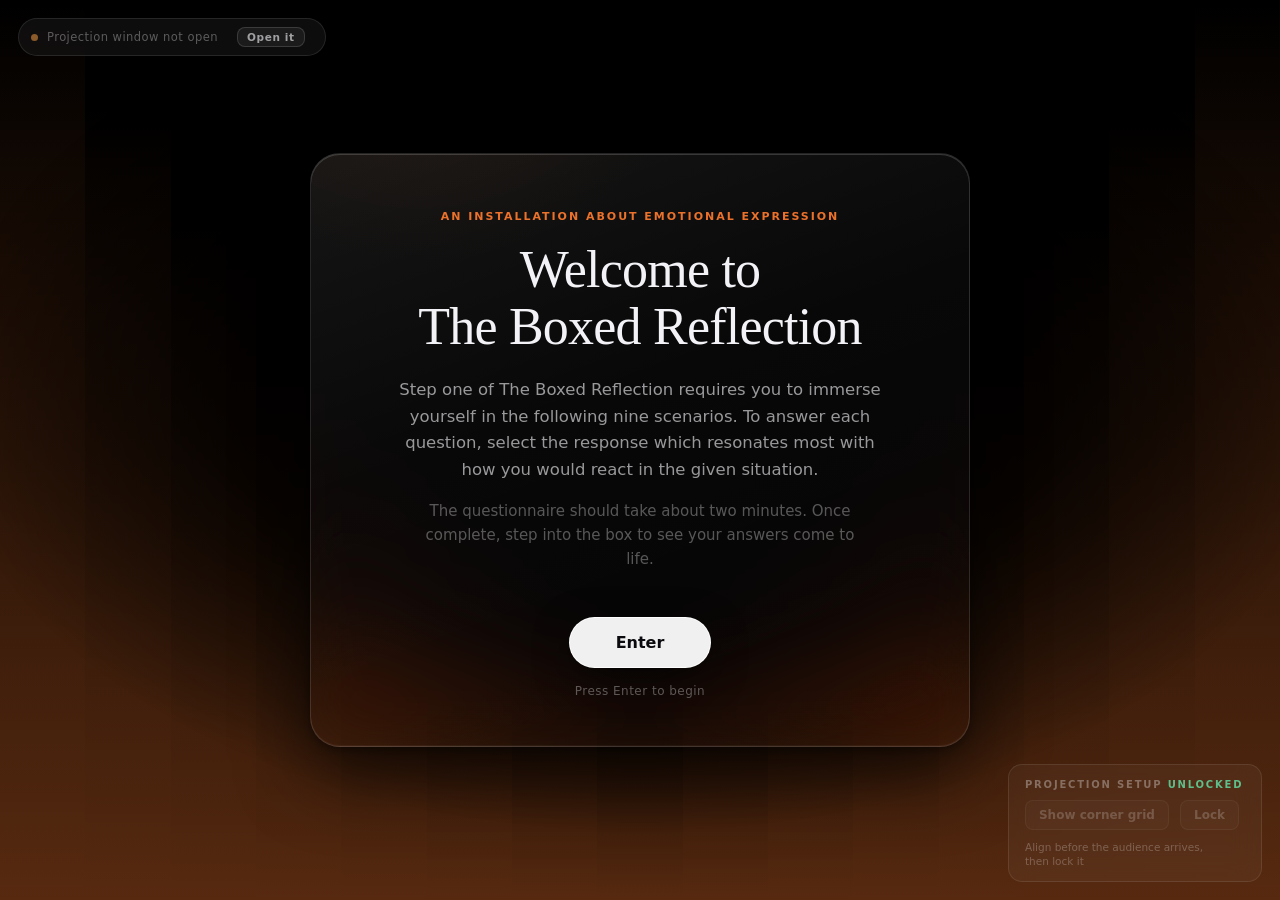
==== index.html @ c77a86f3 "Setup of codebase" ====
<!DOCTYPE html>
<!--
  BOXED REFLECTION  ·  CONTROL PAGE  ·  version B, with projection mapping
  DXB311 Interaction Design Capstone  ·  Amritha Anil  ·  n11539151

  This is the laptop screen at the plinth. It does two jobs:
    1. the visitor answers the nine scenarios on it
    2. the host starts the film from it

  It talks to show.html through BroadcastChannel. Both pages are the same
  website, just two windows, so nothing goes over a network.

  RUN IT:  open index.html, then open show.html in a second window and drag
           that window onto the projector. Press F for fullscreen there.
-->
<html lang="en-AU">
<head>
<meta charset="UTF-8">
<meta name="viewport" content="width=device-width, initial-scale=1.0">
<link rel="icon" href="data:image/svg+xml,%3Csvg xmlns='http://www.w3.org/2000/svg' viewBox='0 0 32 32'%3E%3Crect width='32' height='32' rx='7' fill='%230A0A0F'/%3E%3Ccircle cx='16' cy='16' r='7' fill='%23C9A227' opacity='.92'/%3E%3Ccircle cx='16' cy='16' r='11' fill='none' stroke='%23C9A227' stroke-opacity='.35' stroke-width='1.5'/%3E%3C/svg%3E">
<title>The Boxed Reflection &middot; control</title>
<link rel="stylesheet" href="style.css">
</head>
<body>

<div class="bars" id="bars" aria-hidden="true"></div>
<div class="vignette" aria-hidden="true"></div>

<!-- tells the host whether the projection window is actually open -->
<div class="link" id="link"><span class="dot"></span><span id="link-text">Looking for the projection window</span><button class="mini link-open" id="btn-open" type="button">Open it</button></div>

<!-- Projection mapping, driven from THIS window.
     The keyboard shortcuts on the projection window still work, but the
     host is usually looking at this screen, so the controls live here
     too. Both send the same message over the same channel. -->
<div class="setup" id="setup">
  <p class="setup-label">Projection setup <span id="map-state">unlocked</span></p>
  <button class="mini" id="btn-calibrate" type="button">Show corner grid</button>
  <button class="mini" id="btn-lock" type="button">Lock</button>
  <p class="setup-hint">Align before the audience arrives, then lock it</p>
</div>

<main id="stage">

  <section class="screen is-active" id="screen-welcome">
    <div class="glass glass-welcome">
      <p class="eyebrow">An installation about emotional expression</p>
      <h1 class="display">Welcome to<br>The Boxed&nbsp;Reflection</h1>
      <p class="lede">Step one of The Boxed Reflection requires you to immerse yourself in
        the following <span data-count-slot="countWord">nine</span> scenarios. To answer each
        question, select the response which resonates most with how you would react in the
        given situation.</p>
      <p class="lede quiet">The questionnaire should take about two minutes. Once complete,
        step into the box to see your answers come to life.</p>
      <button class="btn btn-primary" id="btn-begin">Enter</button>
      <p class="hint">Press Enter to begin</p>
    </div>
  </section>

  <section class="screen" id="screen-question">
    <div class="progress-wrap">
      <div class="progress-meta"><span id="q-count">01 / 09</span></div>
      <div class="progress-track"><div class="progress-fill" id="q-progress"></div></div>
    </div>
    <div class="glass glass-question" id="q-card">
      <p class="q-scenario" id="q-text"></p>
      <div class="options" id="q-options"></div>
      <button class="back" id="btn-back" type="button">Back</button>
    </div>
  </section>

  <section class="screen" id="screen-handoff">
    <div class="glass glass-welcome">
      <p class="eyebrow">That is all <span data-count-slot="countWord">nine</span></p>
      <h1 class="display">The box<br>is ready for you</h1>
      <p class="lede">What you are about to watch was made from a collection of your
        responses. Once you enter, face towards the right side.</p>
      <p class="lede quiet">Take your time. It runs for <span data-count-slot="secondsWord">forty-five</span> seconds.</p>
      <div class="attendant">
        <p class="attendant-label">Host</p>
        <button class="btn btn-ghost" id="btn-start">Start the experience</button>
        <p class="hint" id="start-hint">Press only once the visitor is inside the box and facing right</p>
      </div>
    </div>
  </section>

  <section class="screen" id="screen-playing">
    <div class="glass glass-playing">
      <p class="eyebrow">In progress</p>
      <h2 class="display small">Playing on the wall</h2>
      <p class="lede quiet" id="play-status"><span data-count-slot="seconds">45</span> seconds remaining</p>
      <div class="progress-track wide"><div class="progress-fill" id="play-progress"></div></div>
      <button class="btn btn-ghost small" id="btn-finish">End now and reset</button>
    </div>
  </section>

</main>

<script src="scenarios.js"></script>
<script src="app.js"></script>
</body>
</html>
---- style.css ----
/* ==========================================================================
   BOXED REFLECTION · CONTROL PAGE · styling
   DXB311 Interaction Design Capstone · Amritha Anil · n11539151

   Black ground, animated gradient bars behind, frosted glass cards on top.
   The only colour comes from whichever emotion is on screen, and it is kept
   deliberately faint so the black stays black.

   ADAPTED FROM (full notes in REFERENCES.md):

   · The gradient bars, by @waleedkibhen on 21st.dev
     https://21st.dev/community/components?q=gradient&preview=%2F%40waleedkibhen%2Fcomponents%2Fgradient-bars-background
     Original is React. I rebuilt it in plain CSS and JavaScript, kept the
     height formula, and changed the colour so it follows the emotion.

   · The frosted glass card, from "glass-calendar" by @ravikatiyar162 on 21st.dev
     https://21st.dev/community/components?q=frosted+card&preview=%2F%40ravikatiyar162%2Fcomponents%2Fglass-calendar
     I took only the glass treatment, not the calendar: the backdrop blur, the
     light 1px border and the layered shadow. The sheen is my addition.

   · backdrop-filter, MDN
     https://developer.mozilla.org/en-US/docs/Web/CSS/Reference/Properties/backdrop-filter

   · CSS transitions, MDN
     https://developer.mozilla.org/en-US/docs/Web/CSS/Guides/Transitions

   · prefers-reduced-motion, MDN
     https://developer.mozilla.org/en-US/docs/Web/CSS/Reference/At-rules/@media/prefers-reduced-motion
   ========================================================================== */

:root {
  --black:      #000000;
  --ink:        #F2F2F7;
  --ink-soft:   rgba(242, 242, 247, 0.62);
  --ink-faint:  rgba(242, 242, 247, 0.34);

  /* set per question by app.js */
  --emotion:    255, 122, 46;
  --bar-alpha:  0.42;
}

* { box-sizing: border-box; }

html, body {
  height: 100%;
  margin: 0;
}

body {
  background: var(--black);
  color: var(--ink);
  font-family: ui-sans-serif, system-ui, -apple-system, "Segoe UI", Helvetica, Arial, sans-serif;
  -webkit-font-smoothing: antialiased;
  overflow: hidden;
}

/* ==========================================================================
   THE BARS
   Adapted from the gradient-bars-background component by @waleedkibhen
   (21st.dev, link at the top of this file). That one is written in React, so
   I rebuilt it here in plain CSS and JS. The pulse animation and the bar
   heights follow the original. What I changed: the colour is driven by a
   custom property so it can follow the emotion, and the widths are worked out
   in JavaScript rather than percentages (see the note in app.js).

   Tall at the edges, short through the middle, breathing slowly. Each bar is
   a vertical gradient from the emotion colour up into nothing.
   ========================================================================== */

@keyframes pulseBar {
  0%   { transform: scaleY(var(--initial-scale)); }
  100% { transform: scaleY(calc(var(--initial-scale) * 0.7)); }
}

.bars {
  position: fixed;
  inset: 0;
  z-index: 0;
  overflow: hidden;
  transform: translateZ(0);
  backface-visibility: hidden;
}

/* Bars are positioned rather than flexed, and each is one pixel wider than its
   slot so neighbours overlap. Flex leaves sub-pixel gaps between them, and on a
   black ground those gaps read as hairlines straight through the frosted card. */
.bar {
  position: absolute;
  top: 0;
  bottom: 0;
  transform-origin: bottom;
  background: linear-gradient(
    to top,
    rgba(var(--emotion), var(--bar-alpha)) 0%,
    rgba(var(--emotion), 0) 100%
  );
  animation: pulseBar 2s ease-in-out infinite alternate;
  transition: background 1200ms ease;    /* the colour crossfades between questions */
}

/* keeps the centre of the screen properly black so the cards sit in the dark */
.vignette {
  position: fixed;
  inset: 0;
  z-index: 1;
  pointer-events: none;
  background: radial-gradient(
    ellipse 70% 62% at 50% 44%,
    rgba(0, 0, 0, 0.92) 0%,
    rgba(0, 0, 0, 0.72) 45%,
    rgba(0, 0, 0, 0) 78%
  );
}

/* ==========================================================================
   SCREENS
   ========================================================================== */

#stage {
  position: relative;
  z-index: 2;
  height: 100%;
  display: grid;
  place-items: center;
  padding: 32px 20px;
}

.screen {
  display: none;
  width: 100%;
  max-width: 660px;
  animation: riseIn 620ms cubic-bezier(0.16, 1, 0.3, 1) both;
}

.screen.is-active { display: block; }

@keyframes riseIn {
  from { opacity: 0; transform: translateY(14px) scale(0.985); }
  to   { opacity: 1; transform: none; }
}

/* ==========================================================================
   THE FROSTED CARD
   The glass treatment is adapted from the "glass-calendar" component by
   @ravikatiyar162 (21st.dev, link at the top of this file). I only wanted the
   glass, not the calendar, so I pulled out the three properties doing the work
   and left everything else behind.

   Three things make it read as liquid glass rather than a grey box:
   1. backdrop-filter blurs the moving bars behind it. This is why it only
      works over the bars. Over flat black there is nothing to blur and you
      get a grey rectangle instead.
   2. a 1px light border, brighter at the top than the bottom
   3. a soft specular sheen sitting across the top left corner (my addition)
   ========================================================================== */

.glass {
  position: relative;
  overflow: hidden;
  border-radius: 30px;
  padding: 44px 44px 40px;

  background:
    linear-gradient(
      160deg,
      rgba(255, 255, 255, 0.085) 0%,
      rgba(255, 255, 255, 0.030) 42%,
      rgba(255, 255, 255, 0.015) 100%
    );

  backdrop-filter: blur(34px) saturate(165%);
  -webkit-backdrop-filter: blur(34px) saturate(165%);

  border: 1px solid rgba(255, 255, 255, 0.12);

  box-shadow:
    0 28px 70px rgba(0, 0, 0, 0.62),
    0 2px 10px rgba(0, 0, 0, 0.40),
    inset 0 1px 0 rgba(255, 255, 255, 0.17),
    inset 0 -1px 0 rgba(255, 255, 255, 0.04);
}

/* the sheen. A wide soft highlight, tinted very slightly by the emotion. */
.glass::before {
  content: "";
  position: absolute;
  inset: -40% -10% auto -10%;
  height: 160%;
  pointer-events: none;
  background: radial-gradient(
    ellipse 52% 40% at 22% 8%,
    rgba(255, 255, 255, 0.11) 0%,
    rgba(var(--emotion), 0.045) 38%,
    rgba(255, 255, 255, 0) 72%
  );
  transition: background 1200ms ease;
}

.glass > * { position: relative; }

.glass-welcome { text-align: center; padding: 56px 48px 48px; }
.glass-playing { text-align: center; padding: 48px; }

/* ==========================================================================
   TYPE
   ========================================================================== */

.eyebrow {
  margin: 0 0 18px;
  font-size: 11px;
  font-weight: 600;
  letter-spacing: 0.18em;
  text-transform: uppercase;
  color: rgba(var(--emotion), 0.92);
  transition: color 1200ms ease;
}

.display {
  margin: 0 0 22px;
  font-family: Georgia, "Times New Roman", serif;
  font-size: clamp(34px, 6vw, 52px);
  font-weight: 400;
  line-height: 1.1;
  letter-spacing: -0.015em;
}

.display.small { font-size: clamp(26px, 4vw, 34px); margin-bottom: 14px; }

.lede {
  margin: 0 auto 16px;
  max-width: 46ch;
  font-size: 16.5px;
  line-height: 1.6;
  color: var(--ink-soft);
}

.lede.quiet { color: var(--ink-faint); font-size: 15px; }

.hint {
  margin: 16px 0 0;
  font-size: 12px;
  letter-spacing: 0.04em;
  color: var(--ink-faint);
}

/* ==========================================================================
   BUTTONS
   ========================================================================== */

.btn {
  appearance: none;
  cursor: pointer;
  font: inherit;
  font-size: 16px;
  font-weight: 600;
  border-radius: 999px;
  padding: 15px 46px;
  transition: transform 180ms ease, background 220ms ease,
              border-color 220ms ease, box-shadow 220ms ease;
}

.btn:active { transform: scale(0.975); }

.btn-primary {
  margin-top: 30px;
  color: #0B0B0F;
  background: rgba(255, 255, 255, 0.94);
  border: 1px solid rgba(255, 255, 255, 0.94);
  box-shadow: 0 10px 34px rgba(0, 0, 0, 0.5);
}

.btn-primary:hover {
  background: #FFFFFF;
  box-shadow: 0 14px 42px rgba(var(--emotion), 0.28), 0 10px 34px rgba(0, 0, 0, 0.5);
}

.btn-ghost {
  color: var(--ink);
  background: rgba(255, 255, 255, 0.07);
  border: 1px solid rgba(255, 255, 255, 0.20);
  backdrop-filter: blur(12px);
  -webkit-backdrop-filter: blur(12px);
}

.btn-ghost:hover {
  background: rgba(255, 255, 255, 0.13);
  border-color: rgba(255, 255, 255, 0.34);
}

.btn-ghost.small { font-size: 13px; padding: 11px 26px; margin-top: 26px; }

/* the host block, deliberately set apart from the visitor's half */
.attendant {
  margin-top: 40px;
  padding-top: 30px;
  border-top: 1px solid rgba(255, 255, 255, 0.10);
}

.attendant-label {
  margin: 0 0 16px;
  font-size: 10.5px;
  font-weight: 600;
  letter-spacing: 0.2em;
  text-transform: uppercase;
  color: var(--ink-faint);
}

/* ==========================================================================
   PROGRESS
   ========================================================================== */

.progress-wrap { margin: 0 4px 20px; }

.progress-meta {
  margin-bottom: 10px;
  font-size: 11.5px;
  font-weight: 600;
  letter-spacing: 0.16em;
  text-transform: uppercase;
  color: var(--ink-faint);
}

.progress-track {
  height: 2px;
  border-radius: 2px;
  background: rgba(255, 255, 255, 0.10);
  overflow: hidden;
}

.progress-track.wide { margin: 26px auto 0; max-width: 340px; height: 3px; }

.progress-fill {
  height: 100%;
  width: 0%;
  border-radius: 2px;
  background: rgba(var(--emotion), 0.85);
  transition: width 480ms cubic-bezier(0.16, 1, 0.3, 1), background 1200ms ease;
}

/* ==========================================================================
   QUESTION CARD
   ========================================================================== */

.q-scenario {
  margin: 0 0 30px;
  font-family: Georgia, "Times New Roman", serif;
  font-size: clamp(19px, 2.6vw, 24px);
  font-weight: 400;
  line-height: 1.45;
  letter-spacing: -0.005em;
}

.options { display: grid; gap: 11px; }

/* each answer is its own smaller pane of glass */
.option {
  position: relative;
  display: flex;
  align-items: flex-start;
  gap: 14px;
  width: 100%;
  cursor: pointer;
  text-align: left;
  font: inherit;
  font-size: 15.5px;
  line-height: 1.5;
  color: var(--ink-soft);
  padding: 17px 20px;
  border-radius: 16px;
  background: rgba(255, 255, 255, 0.035);
  border: 1px solid rgba(255, 255, 255, 0.09);
  transition: background 200ms ease, border-color 200ms ease,
              color 200ms ease, transform 200ms ease;
}

.option:hover {
  background: rgba(255, 255, 255, 0.075);
  border-color: rgba(255, 255, 255, 0.2);
  color: var(--ink);
  transform: translateX(3px);
}

.option .letter {
  flex: 0 0 auto;
  width: 22px;
  font-weight: 700;
  font-size: 13px;
  letter-spacing: 0.06em;
  padding-top: 2px;
  color: var(--ink-faint);
  transition: color 200ms ease;
}

.option:hover .letter { color: rgba(var(--emotion), 0.95); }

/* the chosen answer, held for a beat before the next question arrives */
.option.is-chosen {
  background: rgba(var(--emotion), 0.13);
  border-color: rgba(var(--emotion), 0.5);
  color: var(--ink);
  transform: translateX(3px);
  box-shadow: 0 0 0 1px rgba(var(--emotion), 0.22),
              0 10px 30px rgba(var(--emotion), 0.14);
}

.option.is-chosen .letter { color: rgba(var(--emotion), 1); }

.back {
  margin: 26px 0 0;
  padding: 0;
  cursor: pointer;
  background: none;
  border: 0;
  font: inherit;
  font-size: 13px;
  letter-spacing: 0.04em;
  color: var(--ink-faint);
  transition: color 200ms ease;
}

.back:hover { color: var(--ink-soft); }
.back[hidden] { display: none; }

/* ==========================================================================
   SMALL SCREENS
   ========================================================================== */

@media (max-width: 640px) {
  .glass { padding: 32px 24px 28px; border-radius: 24px; }
  .glass-welcome { padding: 40px 24px 32px; }
  .option { font-size: 15px; padding: 15px 16px; }
}

/* respect a visitor who has asked for less movement */
@media (prefers-reduced-motion: reduce) {
  .bar { animation: none; }
  .screen { animation: none; }
  .btn, .option { transition: none; }
}


/* ==========================================================================
   CONNECTION INDICATOR
   Tells the host at a glance whether show.html is actually open. The
   Start button stays disabled until it is, which prevents the single most
   likely mistake on the night: pressing start with no projection running.
   ========================================================================== */

.link {
  position: fixed;
  top: 18px;
  left: 18px;
  z-index: 5;
  display: flex;
  align-items: center;
  gap: 9px;
  padding: 8px 14px 8px 12px;
  border-radius: 999px;
  background: rgba(255, 255, 255, 0.05);
  border: 1px solid rgba(255, 255, 255, 0.10);
  backdrop-filter: blur(14px);
  -webkit-backdrop-filter: blur(14px);
  font-size: 11.5px;
  letter-spacing: 0.04em;
  color: var(--ink-faint);
  transition: color 300ms ease, border-color 300ms ease;
}

.link .dot {
  width: 7px;
  height: 7px;
  border-radius: 50%;
  background: #8A5A2A;
  transition: background 300ms ease, box-shadow 300ms ease;
}

.link.is-live { color: var(--ink-soft); border-color: rgba(120, 200, 150, 0.28); }
.link.is-live .dot { background: #5FBF8A; box-shadow: 0 0 10px rgba(95, 191, 138, 0.6); }

.btn[disabled] {
  opacity: 0.4;
  cursor: not-allowed;
  pointer-events: none;
}


/* ==========================================================================
   PROJECTION SETUP BAR
   Only useful before the doors open, so it sits quietly in the corner and
   hides itself once a visitor has started answering.
   ========================================================================== */

.setup {
  position: fixed;
  right: 18px;
  bottom: 18px;
  z-index: 5;
  padding: 14px 16px 12px;
  border-radius: 14px;
  background: rgba(255, 255, 255, 0.04);
  border: 1px solid rgba(255, 255, 255, 0.09);
  backdrop-filter: blur(14px);
  -webkit-backdrop-filter: blur(14px);
  transition: opacity 400ms ease;
}

.setup[hidden] { display: none; }

.setup-label {
  margin: 0 0 10px;
  font-size: 10px;
  font-weight: 600;
  letter-spacing: 0.18em;
  text-transform: uppercase;
  color: var(--ink-faint);
}

#map-state { color: #5FBF8A; }
#map-state.locked { color: #E8554A; }

.mini {
  appearance: none;
  cursor: pointer;
  font: inherit;
  font-size: 12px;
  font-weight: 600;
  color: var(--ink-soft);
  background: rgba(255, 255, 255, 0.06);
  border: 1px solid rgba(255, 255, 255, 0.14);
  border-radius: 8px;
  padding: 7px 13px;
  margin-right: 6px;
  transition: background 200ms ease, border-color 200ms ease, color 200ms ease;
}

.mini:hover  { background: rgba(255, 255, 255, 0.12); border-color: rgba(255,255,255,.28); color: var(--ink); }
.mini:active { transform: scale(0.97); }
.mini[disabled] { opacity: 0.35; pointer-events: none; }

.setup-hint {
  margin: 10px 0 0;
  font-size: 10.5px;
  line-height: 1.4;
  color: rgba(242, 242, 247, 0.26);
  max-width: 190px;
}


/* The button that opens the projection window, tucked into the status pill.
   It hides itself once the two windows have found each other, because at that
   point pressing it again would only open a second projection. */
.link-open {
  margin-left: 10px;
  padding: 3px 9px;
  font-size: 10.5px;
  letter-spacing: 0.06em;
}
.link.is-live .link-open { display: none; }
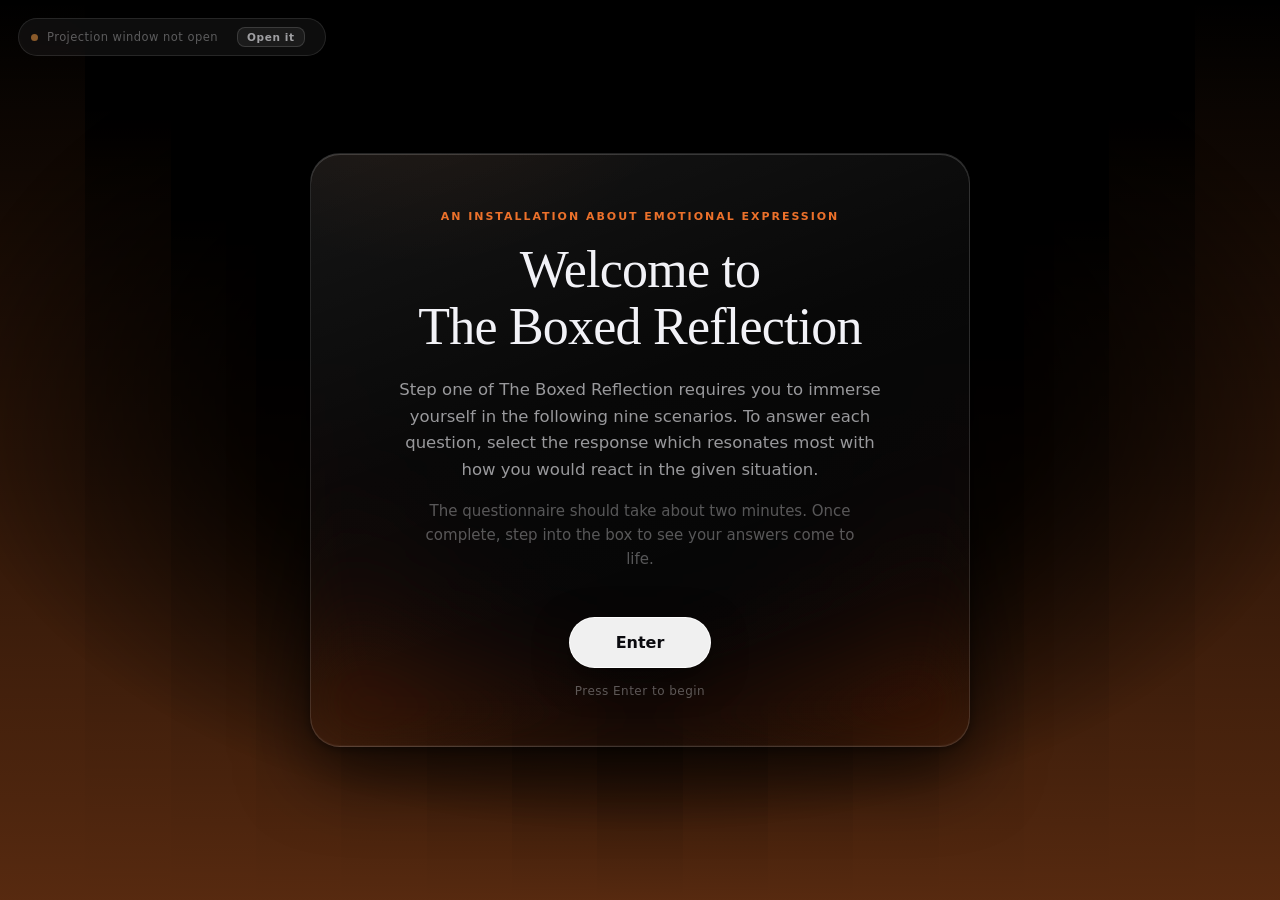
==== commit 8289ade1: "removed projection mapping button" ====
--- a/index.html
+++ b/index.html
@@ -33,12 +33,12 @@
      The keyboard shortcuts on the projection window still work, but the
      host is usually looking at this screen, so the controls live here
      too. Both send the same message over the same channel. -->
-<div class="setup" id="setup">
+<!-- <div class="setup" id="setup">
   <p class="setup-label">Projection setup <span id="map-state">unlocked</span></p>
   <button class="mini" id="btn-calibrate" type="button">Show corner grid</button>
   <button class="mini" id="btn-lock" type="button">Lock</button>
   <p class="setup-hint">Align before the audience arrives, then lock it</p>
-</div>
+</div> -->
 
 <main id="stage">
 
